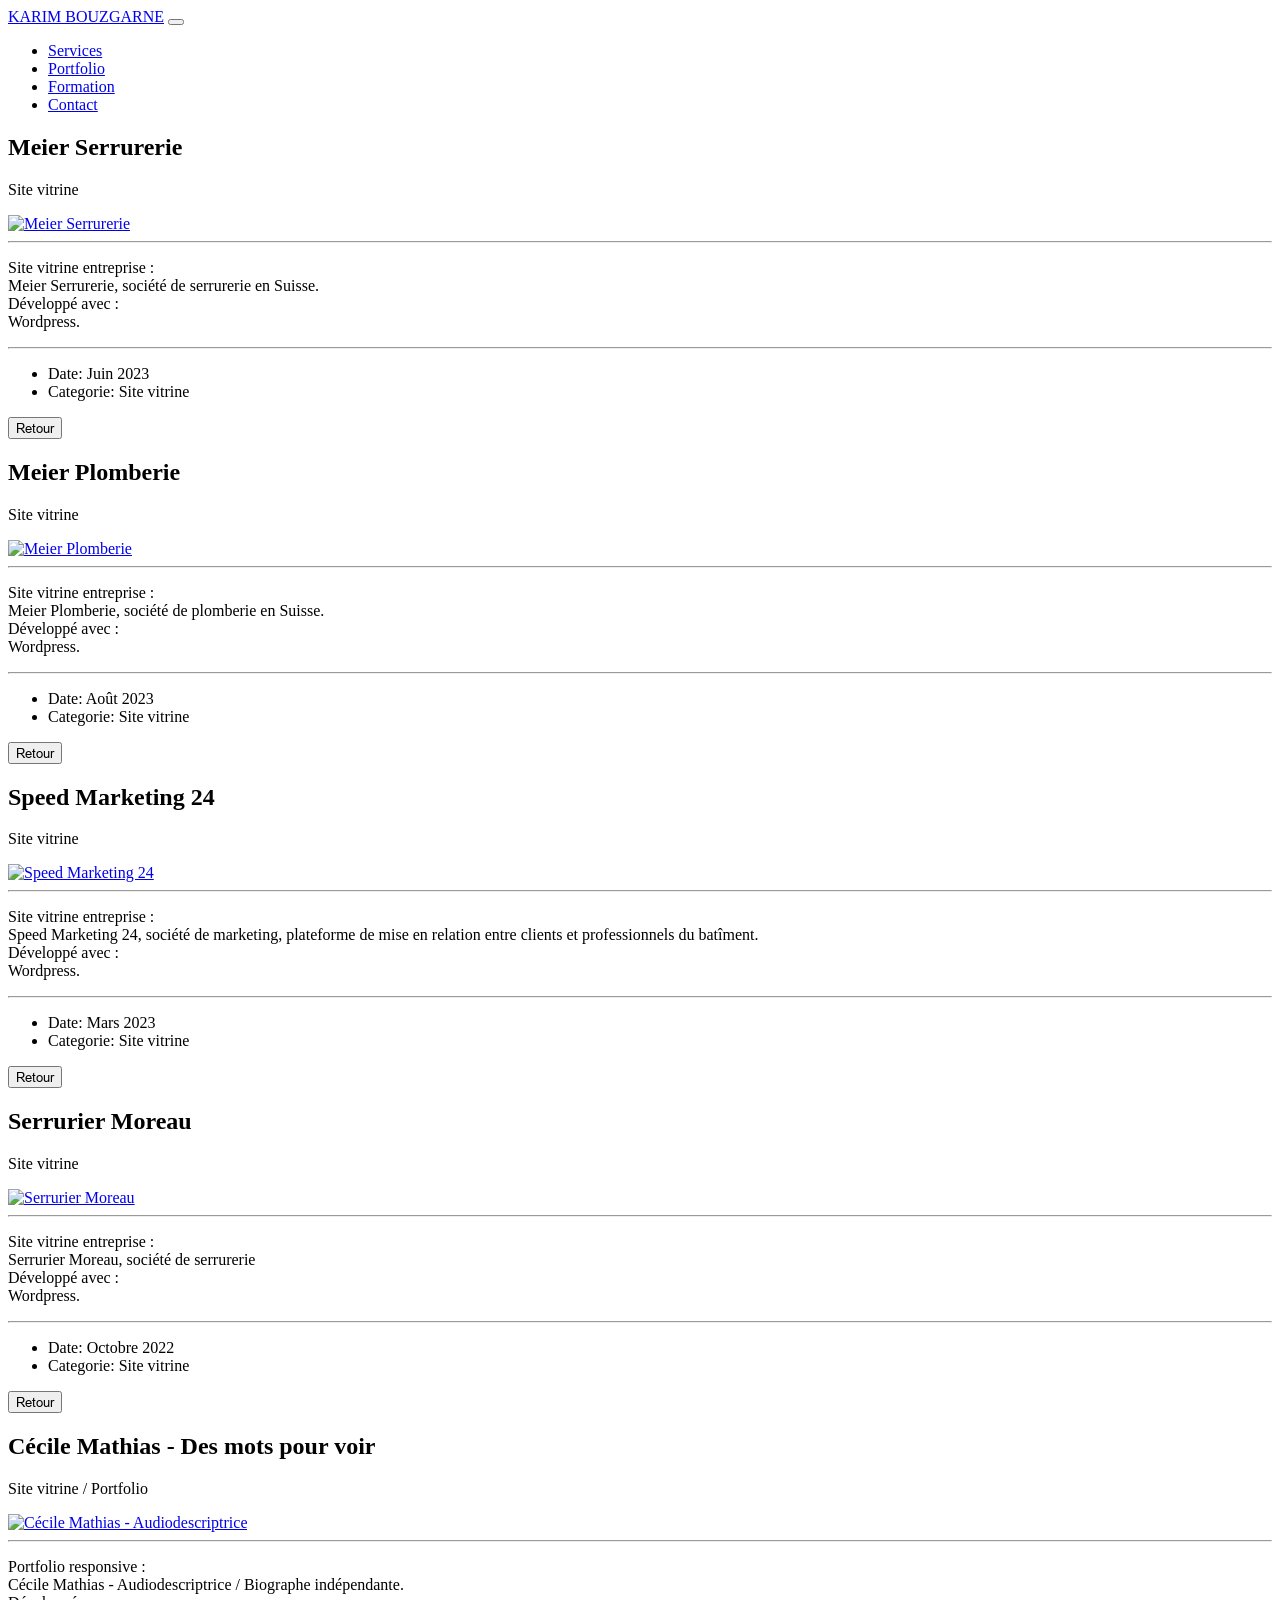
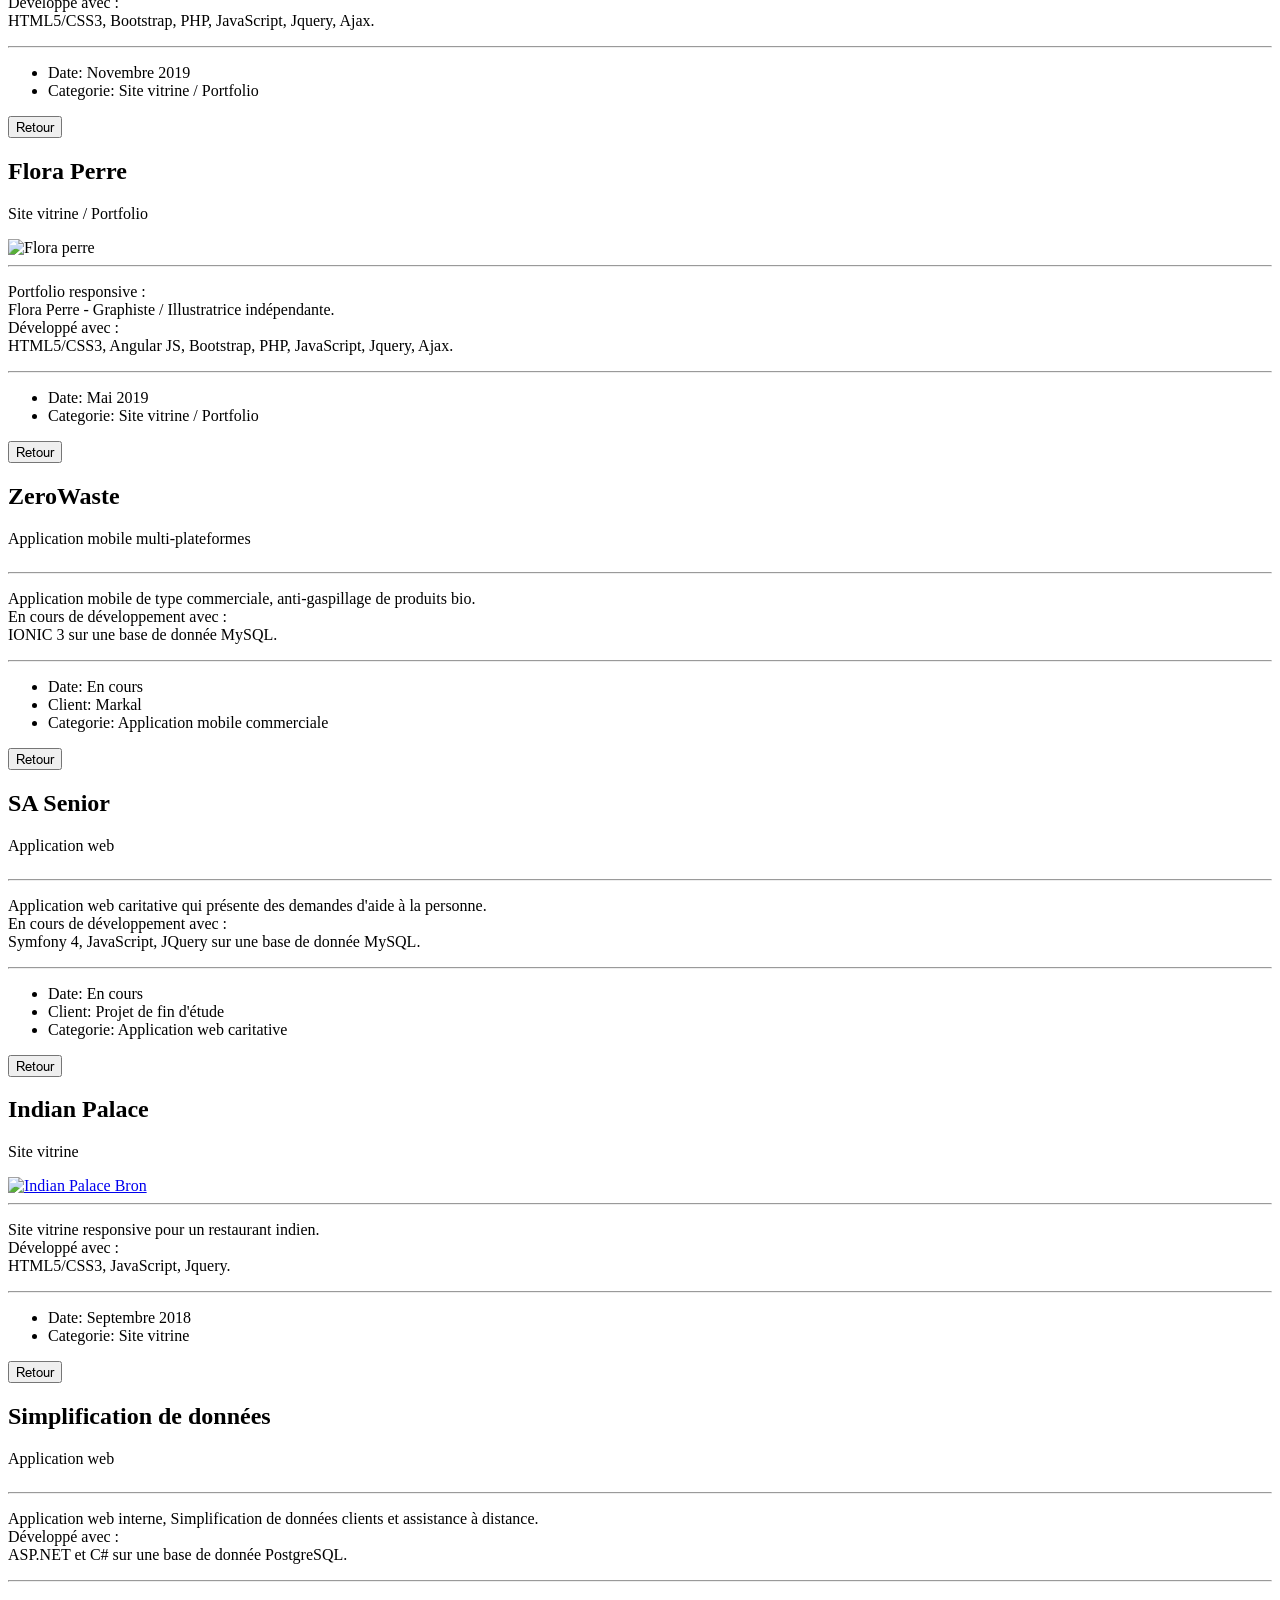
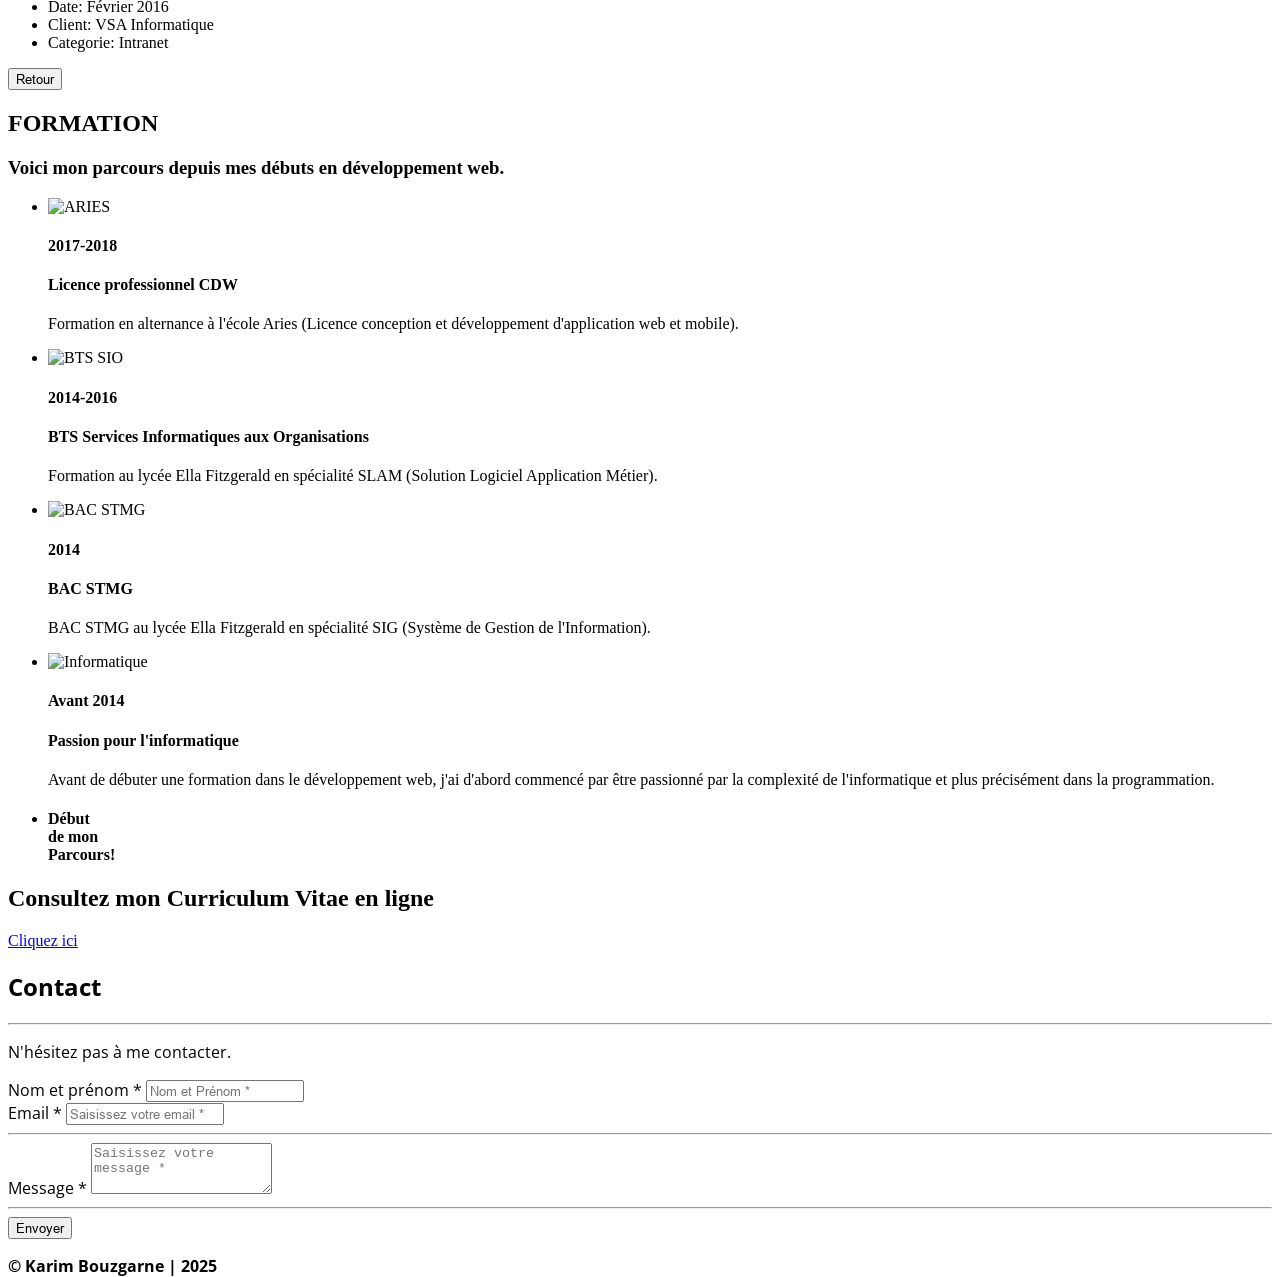
==== index.html @ d65f1f89 "Update print statement from 'Hello' to 'Goodbye'" ====
<html lang="en" class="sr"><head>

    <meta charset="utf-8">
    <meta name="viewport" content="width=device-width, initial-scale=1, shrink-to-fit=no">
    <meta name="description" content="Je suis Karim Bouzgarne, je suis développeur web sur Nîmes. J'ai réalisé ce portfolio dans le but de vous présenter mes compétences ainsi que mes expériences.">
    <meta name="author" content="Karim Bouzgarne">
    <meta name="keywords" content="karim bouzgarne, Portfolio, Portfolio Karim Bouzgarne, Karim Bouzgarne portfolio, développeur web, portfolio développeur web, karim bouzgarne développeur web, développeur web, développeur web lyon, développeur web Vienne, Portfolio développeur web Lyon, Webmaster, developpeur web Valence, portfolio développeur web Valence, Lyon">
    <meta name="title" content="Karim Bouzgarne - portfolio développeur web">
    <meta name="google-site-verification" content="pUwFNxm2JjysNVo9HCYya9qJmZuNOLrg27exQeuvyEw">
    <meta name="msvalidate.01" content="0CDDB72BD03BFBC314AE8C9073B7461C">

    <title title="Karim Bouzgarne">Karim Bouzgarne - Portfolio Développeur Web</title>

    <!-- Bootstrap core CSS -->
    <link href="vendor/bootstrap/css/bootstrap.min.css" rel="stylesheet">
    <link rel="stylesheet" href="css/animate.css">
    <!-- Custom fonts for this template -->
    <link href="vendor/fontawesome-free/css/all.min.css" rel="stylesheet" type="text/css">
    <link href="https://fonts.googleapis.com/css?family=Open+Sans:300italic,400italic,600italic,700italic,800italic,400,300,600,700,800" rel="stylesheet" type="text/css">
    <link href="https://fonts.googleapis.com/css?family=Merriweather:400,300,300italic,400italic,700,700italic,900,900italic" rel="stylesheet" type="text/css">

    <!-- Plugin CSS -->
    <link href="vendor/magnific-popup/magnific-popup.css" rel="stylesheet">

    <!-- Favicon -->

    <!-- <link rel="apple-touch-icon" sizes="57x57" href="img/favicon/apple-icon-57x57.png">
    <link rel="apple-touch-icon" sizes="60x60" href="img/favicon/apple-icon-60x60.png">
    <link rel="apple-touch-icon" sizes="72x72" href="img/favicon/apple-icon-72x72.png">
    <link rel="apple-touch-icon" sizes="76x76" href="img/favicon/apple-icon-76x76.png">
    <link rel="apple-touch-icon" sizes="114x114" href="img/favicon/apple-icon-114x114.png">
    <link rel="apple-touch-icon" sizes="120x120" href="img/favicon/apple-icon-120x120.png">
    <link rel="apple-touch-icon" sizes="144x144" href="img/favicon/apple-icon-144x144.png">
    <link rel="apple-touch-icon" sizes="152x152" href="img/favicon/apple-icon-152x152.png">
    <link rel="apple-touch-icon" sizes="180x180" href="img/favicon/apple-icon-180x180.png">
    <link rel="icon" type="image/png" sizes="192x192"  href="img/favicon/android-icon-192x192.png">
    <link rel="icon" type="image/png" sizes="32x32" href="img/favicon/favicon-32x32.png">
    <link rel="icon" type="image/png" sizes="96x96" href="img/favicon/favicon-96x96.png">
    <link rel="icon" type="image/png" sizes="16x16" href="img/favicon/favicon-16x16.png">
    <link rel="manifest" href="img/favicon/manifest.json">
    <meta name="msapplication-TileColor" content="#ffffff">
    <meta name="msapplication-TileImage" content="/ms-icon-144x144.png">
    <meta name="theme-color" content="#ffffff"> -->

    <link rel="apple-touch-icon" sizes="57x57" href="img/favicon/favicon/apple-icon-57x57.png">
    <link rel="apple-touch-icon" sizes="60x60" href="img/favicon/favicon/apple-icon-60x60.png">
    <link rel="apple-touch-icon" sizes="72x72" href="img/favicon/favicon/apple-icon-72x72.png">
    <link rel="apple-touch-icon" sizes="76x76" href="img/favicon/favicon/apple-icon-76x76.png">
    <link rel="apple-touch-icon" sizes="114x114" href="img/favicon/favicon/apple-icon-114x114.png">
    <link rel="apple-touch-icon" sizes="120x120" href="img/favicon/favicon/apple-icon-120x120.png">
    <link rel="apple-touch-icon" sizes="144x144" href="img/favicon/favicon/apple-icon-144x144.png">
    <link rel="apple-touch-icon" sizes="152x152" href="img/favicon/favicon/apple-icon-152x152.png">
    <link rel="apple-touch-icon" sizes="180x180" href="img/favicon/favicon/apple-icon-180x180.png">
    <link rel="icon" type="image/png" sizes="192x192" href="img/favicon/favicon/android-icon-192x192.png">
    <link rel="icon" type="image/png" sizes="32x32" href="img/favicon/favicon/favicon-32x32.png">
    <link rel="icon" type="image/png" sizes="96x96" href="img/favicon/favicon/favicon-96x96.png">
    <link rel="icon" type="image/png" sizes="16x16" href="img/favicon/favicon/favicon-16x16.png">
    <link rel="manifest" href="img/favicon/favicon/manifest.json">
    <meta name="msapplication-TileColor" content="#ffffff">
    <meta name="msapplication-TileImage" content="img/favicon/favicon/ms-icon-144x144.png">
    <meta name="theme-color" content="#ffffff">

    <!-- Custom styles for this template -->
    <link href="css/agency.min.css" rel="stylesheet">
    <link href="css/creative.min.css" rel="stylesheet">
    <link rel="stylesheet" href="https://unpkg.com/aos@next/dist/aos.css">
    <link rel="icon" type="img/favicon" href="tonlien">
    <!-- Global site tag (gtag.js) - Google Analytics -->
    <script type="text/javascript" async="" src="https://www.google-analytics.com/analytics.js"></script><script type="text/javascript" async="" src="https://www.googletagmanager.com/gtag/js?id=G-QZVV15751Q&amp;cx=c&amp;gtm=4e5ca1"></script><script async="" src="https://www.googletagmanager.com/gtag/js?id=UA-127147520-1"></script>
    <script>
      window.dataLayer = window.dataLayer || [];
      function gtag(){dataLayer.push(arguments);}
      gtag('js', new Date());

      gtag('config', 'UA-127147520-1');
    </script>
    <script src="https://cdnjs.cloudflare.com/ajax/libs/animejs/2.0.2/anime.min.js"></script>
    <style type="text/css">
      .list-unstyled{ 
        color: #f05f40!important;  
      }
      .fa-size {
        font-size: 30px;
      }
      .font-f {
            font-family: 'Open Sans','Helvetica Neue',Arial,sans-serif;    
      }
    </style>

  <style wxt-shadow-root-document-styles="13ma903x728">@font-face{font-family:Open-Sans;src:url([data-uri]) format("truetype")}@font-face{font-family:Arial;src:url([data-uri]) format("truetype")}@font-face{font-family:Arial-Mt;src:url([data-uri]) format("truetype")}@font-face{font-family:Arial-Bold-Mt;src:url([data-uri]) format("opentype")}@font-face{font-family:Open-Sans-Bold;src:url([data-uri]) format("truetype")}@font-face{font-family:Open-Sans-Regular;src:url([data-uri]) format("truetype")}@font-face{font-family:Open-Sans-Semi-Bold;src:url([data-uri]) format("truetype")}</style><link rel="stylesheet" href="chrome-extension://emnoomldgleagdjapdeckpmebokijail/font/roboto-fonts.css" class="wtd-font"><link rel="stylesheet" href="chrome-extension://emnoomldgleagdjapdeckpmebokijail/font/unbounded-fonts.css" class="wtd-font"></head>

  <body id="page-top" data-aos-easing="ease" data-aos-duration="1500" data-aos-delay="0" class="" style="height: 100%;"><header>
    <div id="preloader" style="display: none;">
      <div id="status" style="display: none;">
        <h1 class="ml5" style="opacity: 1;">
          <span class="text-wrapper">
            <span class="line line1" style="opacity: 1; transform: translateY(-0.625em);"></span>
            <span class="letters letters-left" style="opacity: 1; transform: translateX(0em);">K</span>
            <span class="letters letters-right" style="opacity: 1; transform: translateX(0em);">B</span>
            <span class="line line2" style="opacity: 1; transform: translateY(0.625em);"></span>
          </span>
        </h1>
      </div>
    </div>
  </header>

  

    <!-- Navigation -->
    <nav class="navbar navbar-expand-lg navbar-light fixed-top navbar-shrink" id="mainNav" style="">
      <div class="container">
        <a class="navbar-brand js-scroll-trigger" href="#page-top" title="karim bouzgarne">KARIM BOUZGARNE</a>
        <button class="navbar-toggler navbar-toggler-right collapsed" type="button" data-toggle="collapse" data-target="#navbarResponsive" aria-controls="navbarResponsive" aria-expanded="false" aria-label="Toggle navigation">
          <span class="navbar-toggler-icon"></span>
        </button>
        <div class="collapse navbar-collapse" id="navbarResponsive">
          <ul class="navbar-nav ml-auto">            
            <li class="nav-item">
              <a class="nav-link js-scroll-trigger" href="#services">Services</a>
            </li>
            <li class="nav-item">
              <a class="nav-link js-scroll-trigger" href="#portfolio">Portfolio</a>
            </li>
            <li class="nav-item">
              <a class="nav-link js-scroll-trigger" href="#formation">Formation</a>
            </li>
            <li class="nav-item">
              <a class="nav-link js-scroll-trigger active" href="#contact">Contact</a>
            </li>
          </ul>
        </div>
      </div>
    </nav>

    

    

    

    
    


	


	<!-- Portfolio Modals -->

    <!-- Modal 12 -->
    <div class="modal fade" id="portfolioModalAuris" tabindex="-1" role="dialog" aria-hidden="true" style="display: none;">
      <div class="modal-dialog">
        <div class="modal-content">
          <div class="close-modal" data-dismiss="modal">
            <div class="lr">
              <div class="rl"></div>
            </div>
          </div>
          <div class="container">
            <div class="row">
              <div class="col-lg-12 mx-auto">
                <div class="modal-body">
                  <!-- Project Details Go Here -->
                  <h2 class="text-uppercase">Auris Audition</h2>
                  <p class="item-intro text-muted">Site vitrine</p>
                  <a href="https://www.aurisaudition.ch/"><img class="img-fluid d-block mx-auto" src="img/portfolio/auris-audition.webp" alt="Auris Audition"></a>
                  <br><hr>
                  <p>Site vitrine entreprise :<br>
                  Auris Audition, regroupement de centres auditif en France et en Suisse.<br>
                  Développé avec :<br> Wordpress.</p>
                  <hr>
                  <ul class="list-inline">
                    <li>Date: Mai 2024</li>
                    <li>Categorie: Site vitrine </li>
                  </ul>
                  <button class="btn btn-primary mx-auto d-block" data-dismiss="modal" type="button">
                    <i class="fas fa-times"></i>
                    Retour</button>
                </div>
              </div>
            </div>
          </div>
        </div>
      </div>
    </div>

    <!-- Modal 11 -->
    <div class=" modal fade" id="portfolioModalMS" tabindex="-1" role="dialog" aria-hidden="true">
      <div class="modal-dialog">
        <div class="modal-content">
          <div class="close-modal" data-dismiss="modal">
            <div class="lr">
              <div class="rl"></div>
            </div>
          </div>
          <div class="container">
            <div class="row">
              <div class="col-lg-12 mx-auto">
                <div class="modal-body">
                  <!-- Project Details Go Here -->
                  <h2 class="text-uppercase">Meier Serrurerie</h2>
                  <p class="item-intro text-muted">Site vitrine</p>
                  <a href="https://meier-serrurerie.ch/"><img class="img-fluid d-block mx-auto" src="img/portfolio/meier-serrurerie.webp" alt="Meier Serrurerie"></a>
                  <br><hr>
                  <p>Site vitrine entreprise :<br>
                  Meier Serrurerie, société de serrurerie en Suisse.<br>
                  Développé avec :<br> Wordpress.</p>
                  <hr>
                  <ul class="list-inline">
                    <li>Date: Juin 2023</li>
                    <li>Categorie: Site vitrine </li>
                  </ul>
                  <button class="btn btn-primary mx-auto d-block" data-dismiss="modal" type="button">
                    <i class="fas fa-times"></i>
                    Retour</button>
                </div>
              </div>
            </div>
          </div>
        </div>
      </div>
    </div>

    <!-- Modal 10 -->
    <div class=" modal fade" id="portfolioModalMP" tabindex="-1" role="dialog" aria-hidden="true">
      <div class="modal-dialog">
        <div class="modal-content">
          <div class="close-modal" data-dismiss="modal">
            <div class="lr">
              <div class="rl"></div>
            </div>
          </div>
          <div class="container">
            <div class="row">
              <div class="col-lg-12 mx-auto">
                <div class="modal-body">
                  <!-- Project Details Go Here -->
                  <h2 class="text-uppercase">Meier Plomberie</h2>
                  <p class="item-intro text-muted">Site vitrine</p>
                  <a href="https://meier-plomberie.ch/"><img class="img-fluid d-block mx-auto" src="img/portfolio/meier-plomberie.webp" alt="Meier Plomberie"></a>
                  <br><hr>
                  <p>Site vitrine entreprise :<br>
                  Meier Plomberie, société de plomberie en Suisse.<br>
                  Développé avec :<br> Wordpress.</p>
                  <hr>
                  <ul class="list-inline">
                    <li>Date: Août 2023</li>
                    <li>Categorie: Site vitrine </li>
                  </ul>
                  <button class="btn btn-primary mx-auto d-block" data-dismiss="modal" type="button">
                    <i class="fas fa-times"></i>
                    Retour</button>
                </div>
              </div>
            </div>
          </div>
        </div>
      </div>
    </div>

    <!-- Modal 9 -->
    <div class=" modal fade" id="portfolioModalSM24" tabindex="-1" role="dialog" aria-hidden="true">
      <div class="modal-dialog">
        <div class="modal-content">
          <div class="close-modal" data-dismiss="modal">
            <div class="lr">
              <div class="rl"></div>
            </div>
          </div>
          <div class="container">
            <div class="row">
              <div class="col-lg-12 mx-auto">
                <div class="modal-body">
                  <!-- Project Details Go Here -->
                  <h2 class="text-uppercase">Speed Marketing 24</h2>
                  <p class="item-intro text-muted">Site vitrine</p>
                  <a href="https://speed-marketing-24h.com/"><img class="img-fluid d-block mx-auto" src="img/portfolio/speed-marketing-24.webp" alt="Speed Marketing 24"></a>
                  <br><hr>
                  <p>Site vitrine entreprise :<br>
                  Speed Marketing 24, société de marketing, plateforme de mise en relation entre clients et professionnels du batîment.<br>
                  Développé avec :<br> Wordpress.</p>
                  <hr>
                  <ul class="list-inline">
                    <li>Date: Mars 2023</li>
                    <li>Categorie: Site vitrine </li>
                  </ul>
                  <button class="btn btn-primary mx-auto d-block" data-dismiss="modal" type="button">
                    <i class="fas fa-times"></i>
                    Retour</button>
                </div>
              </div>
            </div>
          </div>
        </div>
      </div>
    </div>

    <!-- Modal 8 -->
    <div class=" modal fade" id="portfolioModalSM" tabindex="-1" role="dialog" aria-hidden="true">
      <div class="modal-dialog">
        <div class="modal-content">
          <div class="close-modal" data-dismiss="modal">
            <div class="lr">
              <div class="rl"></div>
            </div>
          </div>
          <div class="container">
            <div class="row">
              <div class="col-lg-12 mx-auto">
                <div class="modal-body">
                  <!-- Project Details Go Here -->
                  <h2 class="text-uppercase">Serrurier Moreau</h2>
                  <p class="item-intro text-muted">Site vitrine</p>
                  <a href="https://serrurier-moreau.fr/"><img class="img-fluid d-block mx-auto" src="img/portfolio/serrurier-moreau.webp" alt="Serrurier Moreau"></a>
                  <br><hr>
                  <p>Site vitrine entreprise :<br>
                  Serrurier Moreau, société de serrurerie<br>
                  Développé avec :<br> Wordpress.</p>
                  <hr>
                  <ul class="list-inline">
                    <li>Date: Octobre 2022</li>
                    <li>Categorie: Site vitrine </li>
                  </ul>
                  <button class="btn btn-primary mx-auto d-block" data-dismiss="modal" type="button">
                    <i class="fas fa-times"></i>
                    Retour</button>
                </div>
              </div>
            </div>
          </div>
        </div>
      </div>
    </div>

    <!-- Modal 7 -->
    <div class="modal fade" id="portfolioModalPM" tabindex="-1" role="dialog" aria-hidden="true" style="display: none;">
      <div class="modal-dialog">
        <div class="modal-content">
          <div class="close-modal" data-dismiss="modal">
            <div class="lr">
              <div class="rl"></div>
            </div>
          </div>
          <div class="container">
            <div class="row">
              <div class="col-lg-12 mx-auto">
                <div class="modal-body">
                  <!-- Project Details Go Here -->
                  <h2 class="text-uppercase">Plombier Moreau</h2>
                  <p class="item-intro text-muted">Site vitrine</p>
                  <a href="https://plombier-moreau.fr/"><img class="img-fluid d-block mx-auto" src="img/portfolio/plombier-moreau.webp" alt="Plombier Moreau"></a>
                  <br><hr>
                  <p>Site vitrine entreprise :<br>
                  Plombier Moreau, société de plomberie<br>
                  Développé avec :<br> Wordpress.</p>
                  <hr>
                  <ul class="list-inline">
                    <li>Date: Décembre 2022</li>
                    <li>Categorie: Site vitrine </li>
                  </ul>
                  <button class="btn btn-primary mx-auto d-block" data-dismiss="modal" type="button">
                    <i class="fas fa-times"></i>
                    Retour</button>
                </div>
              </div>
            </div>
          </div>
        </div>
      </div>
    </div>

    <!-- Modal 6 -->
    <div class=" modal fade" id="portfolioModalCM" tabindex="-1" role="dialog" aria-hidden="true">
      <div class="modal-dialog">
        <div class="modal-content">
          <div class="close-modal" data-dismiss="modal">
            <div class="lr">
              <div class="rl"></div>
            </div>
          </div>
          <div class="container">
            <div class="row">
              <div class="col-lg-12 mx-auto">
                <div class="modal-body">
                  <!-- Project Details Go Here -->
                  <h2 class="text-uppercase">Cécile Mathias - Des mots pour voir</h2>
                  <p class="item-intro text-muted">Site vitrine / Portfolio</p>
                  <a href="https://audiodescription.karimbouzgarne.fr/"><img class="img-fluid d-block mx-auto" src="img/portfolio/des-mots-pour-voir.jpg" alt="Cécile Mathias - Audiodescriptrice"></a>
                  <br><hr>
                  <p>Portfolio responsive :<br>
                  Cécile Mathias - Audiodescriptrice / Biographe indépendante.<br>
                  Développé avec :<br> HTML5/CSS3, Bootstrap, PHP, JavaScript, Jquery, Ajax.</p>
                  <hr>
                  <ul class="list-inline">
                    <li>Date: Novembre 2019</li>
                    <li>Categorie: Site vitrine / Portfolio</li>
                  </ul>
                  <button class="btn btn-primary mx-auto d-block" data-dismiss="modal" type="button">
                    <i class="fas fa-times"></i>
                    Retour</button>
                </div>
              </div>
            </div>
          </div>
        </div>
      </div>
    </div>

    <!-- Modal 5 -->
    <div class=" modal fade" id="portfolioModalFP" tabindex="-1" role="dialog" aria-hidden="true">
      <div class="modal-dialog">
        <div class="modal-content">
          <div class="close-modal" data-dismiss="modal">
            <div class="lr">
              <div class="rl"></div>
            </div>
          </div>
          <div class="container">
            <div class="row">
              <div class="col-lg-12 mx-auto">
                <div class="modal-body">
                  <!-- Project Details Go Here -->
                  <h2 class="text-uppercase">Flora Perre</h2>
                  <p class="item-intro text-muted">Site vitrine / Portfolio</p>
                  <a><img class="img-fluid d-block mx-auto" src="img/portfolio/flora-perre.jpg" alt="Flora perre"></a>
                  <br><hr>
                  <p>Portfolio responsive :<br>
                  Flora Perre - Graphiste / Illustratrice indépendante.<br>
                  Développé avec :<br> HTML5/CSS3, Angular JS, Bootstrap, PHP, JavaScript, Jquery, Ajax.</p>
                  <hr>
                  <ul class="list-inline">
                    <li>Date: Mai 2019</li>
                    <li>Categorie: Site vitrine / Portfolio</li>
                  </ul>
                  <button class="btn btn-primary mx-auto d-block" data-dismiss="modal" type="button">
                    <i class="fas fa-times"></i>
                    Retour</button>
                </div>
              </div>
            </div>
          </div>
        </div>
      </div>
    </div>

    <!-- Modal 1 -->
    <!-- <div class="modal fade" id="portfolioModal1" tabindex="-1" role="dialog" aria-hidden="true">
      <div class="modal-dialog">
        <div class="modal-content">
          <div class="close-modal" data-dismiss="modal">
            <div class="lr">
              <div class="rl"></div>
            </div>
          </div>
          <div class="container">
            <div class="row">
              <div class="col-lg-12 mx-auto">
                <div class="modal-body"> -->
                  <!-- Project Details Go Here -->
                  <!-- <h2 class="text-uppercase">M&K</h2>
                  <p class="item-intro text-muted">Application web.</p>
                  <img class="img-fluid d-block mx-auto" src="img/portfolio/m&k.jpg" alt="">
                  <br><hr>
                  <p>Application web de type commerciale, vente de vêtements (robes et accessoires).<br>
                  En cours de développement avec :<br> PHP7, HTML5/CSS3, JavaScript, Jquery, Ajax sur une base de donnée MySQL.
                  </p>
                  <hr>
                  <ul class="list-inline">
                    <li>Date: En cours</li>
                    <li>Client: Projet personnel</li>
                    <li>Categorie: Application web commerciale</li>
                  </ul>
                  <button class="btn btn-primary mx-auto d-block" data-dismiss="modal" type="button">
                    <i class="fas fa-times"></i>
                    Retour</button>
                </div>
              </div>
            </div>
          </div>
        </div>
      </div>
    </div> -->

    <!-- Modal 2 -->
    <div class=" modal fade" id="portfolioModal2" tabindex="-1" role="dialog" aria-hidden="true">
      <div class="modal-dialog">
        <div class="modal-content">
          <div class="close-modal" data-dismiss="modal">
            <div class="lr">
              <div class="rl"></div>
            </div>
          </div>
          <div class="container">
            <div class="row">
              <div class="col-lg-12 mx-auto">
                <div class="modal-body">
                  <!-- Project Details Go Here -->
                  <h2 class="text-uppercase">ZeroWaste</h2>
                  <p class="item-intro text-muted">Application mobile multi-plateformes</p>
                  <img class="img-fluid d-block mx-auto" src="img/portfolio/zeroWaste.jpg" alt="">
                  <br><hr>
                  <p>Application mobile de type commerciale, anti-gaspillage de produits bio.<br>
                  En cours de développement avec :<br> IONIC 3 sur une base de donnée MySQL.
                  </p>
                  <hr>
                  <ul class="list-inline">
                    <li>Date: En cours</li>
                    <li>Client: Markal</li>
                    <li>Categorie: Application mobile commerciale</li>
                  </ul>
                  <button class="btn btn-primary mx-auto d-block" data-dismiss="modal" type="button">
                    <i class="fas fa-times"></i>
                    Retour</button>
                </div>
              </div>
            </div>
          </div>
        </div>
      </div>
    </div>

    <!-- Modal 3 -->
    <div class=" modal fade" id="portfolioModal3" tabindex="-1" role="dialog" aria-hidden="true">
      <div class="modal-dialog">
        <div class="modal-content">
          <div class="close-modal" data-dismiss="modal">
            <div class="lr">
              <div class="rl"></div>
            </div>
          </div>
          <div class="container">
            <div class="row">
              <div class="col-lg-12 mx-auto">
                <div class="modal-body">
                  <!-- Project Details Go Here -->
                  <h2 class="text-uppercase">SA Senior</h2>
                  <p class="item-intro text-muted">Application web</p>
                  <img class="img-fluid d-block mx-auto" src="img/portfolio/asso.jpg" alt="">
                  <br><hr>
                  <p>Application web caritative qui présente des demandes d'aide à la personne.<br>
                  En cours de développement avec :<br> Symfony 4, JavaScript, JQuery sur une base de donnée MySQL.</p>
                  <hr>
                  <ul class="list-inline">
                    <li>Date: En cours</li>
                    <li>Client: Projet de fin d'étude</li>
                    <li>Categorie: Application web caritative</li>
                  </ul>
                  <button class="btn btn-primary mx-auto d-block" data-dismiss="modal" type="button">
                    <i class="fas fa-times"></i>
                    Retour</button>
                </div>
              </div>
            </div>
          </div>
        </div>
      </div>
    </div>

    <!-- Modal 5 -->
    <div class=" modal fade" id="portfolioModal4" tabindex="-1" role="dialog" aria-hidden="true">
      <div class="modal-dialog">
        <div class="modal-content">
          <div class="close-modal" data-dismiss="modal">
            <div class="lr">
              <div class="rl"></div>
            </div>
          </div>
          <div class="container">
            <div class="row">
              <div class="col-lg-12 mx-auto">
                <div class="modal-body">
                  <!-- Project Details Go Here -->
                  <h2 class="text-uppercase">Indian Palace</h2>
                  <p class="item-intro text-muted">Site vitrine</p>
                  <a href="https://indian-palace.karimbouzgarne.fr/"><img class="img-fluid d-block mx-auto" src="img/portfolio/indian-palace.jpg" alt="Indian Palace Bron"></a>
                  <br><hr>
                  <p>Site vitrine responsive pour un restaurant indien.<br>
                  Développé avec :<br> HTML5/CSS3, JavaScript, Jquery.</p>
                  <hr>
                  <ul class="list-inline">
                    <li>Date: Septembre 2018</li>
                    <li>Categorie: Site vitrine</li>
                  </ul>
                  <button class="btn btn-primary mx-auto d-block" data-dismiss="modal" type="button">
                    <i class="fas fa-times"></i>
                    Retour</button>
                </div>
              </div>
            </div>
          </div>
        </div>
      </div>
    </div>

    <!-- Modal 5 -->
    <div class=" modal fade" id="portfolioModal5" tabindex="-1" role="dialog" aria-hidden="true">
      <div class="modal-dialog">
        <div class="modal-content">
          <div class="close-modal" data-dismiss="modal">
            <div class="lr">
              <div class="rl"></div>
            </div>
          </div>
          <div class="container">
            <div class="row">
              <div class="col-lg-12 mx-auto">
                <div class="modal-body">
                  <!-- Project Details Go Here -->
                  <h2 class="text-uppercase">Simplification de données</h2>
                  <p class="item-intro text-muted">Application web</p>
                  <img class="img-fluid d-block mx-auto" src="img/portfolio/vsa.jpg" alt="">
                  <br><hr>
                  <p>Application web interne, Simplification de données clients et assistance à distance.<br>
                  Développé avec :<br> ASP.NET et C# sur une base de donnée PostgreSQL.</p>
                  <hr>
                  <ul class="list-inline">
                    <li>Date: Février 2016</li>
                    <li>Client: VSA Informatique</li>
                    <li>Categorie: Intranet</li>
                  </ul>
                  <button class="btn btn-primary mx-auto d-block" data-dismiss="modal" type="button">
                    <i class="fas fa-times"></i>
                    Retour</button>
                </div>
              </div>
            </div>
          </div>
        </div>
      </div>
    </div>


    
    <section id="formation">
      <div class="container">
        <div class="row">
          <div class="col-lg-12 text-center aos-init aos-animate" data-aos="fade-right">
            <h2 class="section-heading text-uppercase">FORMATION</h2>
            <h3 class="section-subheading text-muted">Voici mon parcours depuis mes débuts en développement web.</h3>
          </div>
        </div>
        <div class="row">
          <div class="col-lg-12">
            <ul class="timeline">
              <li>
                <div class="timeline-image">
                  <img class="rounded-circle img-fluid" src="img/about/aries.jpg" alt="ARIES">
                </div>
                <div class="timeline-panel">
                  <div class="timeline-heading">
                    <h4>2017-2018</h4>
                    <h4 class="subheading">Licence professionnel CDW</h4>
                  </div>
                  <div class="timeline-body">
                    <p class="text-muted">Formation en alternance à l'école Aries (Licence conception et développement d'application web et mobile).</p>
                  </div>
                </div>
              </li>
              <li class="timeline-inverted">
                <div class="timeline-image">
                  <img class="rounded-circle img-fluid" src="img/about/bts.jpg" alt="BTS SIO">
                </div>
                <div class="timeline-panel">
                  <div class="timeline-heading">
                    <h4>2014-2016</h4>
                    <h4 class="subheading">BTS Services Informatiques aux Organisations</h4>
                  </div>
                  <div class="timeline-body">
                    <p class="text-muted">Formation au lycée Ella Fitzgerald en spécialité SLAM (Solution Logiciel Application Métier).</p>
                  </div>
                </div>
              </li>
              <li>
                <div class="timeline-image">
                  <img class="rounded-circle img-fluid" src="img/about/bac.jpg" alt="BAC STMG">
                </div>
                <div class="timeline-panel">
                  <div class="timeline-heading">
                    <h4>2014</h4>
                    <h4 class="subheading">BAC STMG</h4>
                  </div>
                  <div class="timeline-body">
                    <p class="text-muted">BAC STMG au lycée Ella Fitzgerald en spécialité SIG (Système de Gestion de l'Information).</p>
                  </div>
                </div>
              </li>
              <li class="timeline-inverted">
                <div class="timeline-image">
                  <img class="rounded-circle img-fluid" src="img/about/3.jpg" alt="Informatique">
                </div>
                <div class="timeline-panel">
                  <div class="timeline-heading">
                    <h4>Avant 2014</h4>
                    <h4 class="subheading">Passion pour l'informatique</h4>
                  </div>
                  <div class="timeline-body">
                    <p class="text-muted">Avant de débuter une formation dans le développement web, j'ai d'abord commencé par être passionné par la complexité de l'informatique et plus précisément dans la programmation.</p>
                  </div>
                </div>
              </li>
              <li class="timeline-inverted">
                <div class="timeline-image">
                  <h4>Début
                    <br>de mon
                    <br>Parcours!</h4>
                </div>
              </li>
            </ul>
          </div>
        </div>
      </div>
    </section>

    <section class="bg-dark text-white">
      <div class="container text-center">
        <div class="col-lg-8 mx-auto text-center">
          <h2 class="mb-4" title="CV">Consultez mon Curriculum Vitae en ligne</h2>
          <div data-aos="fade-up" class="aos-init aos-animate">
            <a class="btn btn-light btn-xl sr-button" href="cv/index.html" style="visibility: visible;">Cliquez ici</a>
          </div>
        </div>
      </div>
    </section>

    <section id="contact" class="bg-light" style="font-family: Open Sans, Helvetica Neue, Arial, sans-serif !important">
      <div class="container">
        <div class="row">
          <div class="col-lg-8 mx-auto text-center">
            <div data-aos="fade-down" class="aos-init aos-animate">
              <h2 class="section-heading text-dark" title="Contact">Contact</h2>
              <hr class="my-4">
            </div>
            <p class="mb-5">N'hésitez pas à me contacter.</p>
          </div>
        </div>
        
        <div class="container">
          <div class="row">
            <div class="col-lg-12 col-lg-offset-2">            
              <form role="form" id="contactForm" data-toggle="validator" method="POST" novalidate="true">
              <div class="messages"></div>

              <div class="controls">
                <div class="row">
                  <div class="col-md-6">
                    <div class="form-group">
                      <label for="name"><i class="fas fa-size text-primary fa-user"></i> Nom et prénom <span class="text-primary">*</span></label>
                      <input id="name" type="text" name="name" class="form-control" placeholder="Nom et Prénom *" required="required">
                      <div class="help-block with-errors"></div>
                    </div>
                    <div class="form-group">
                      <label for="email"><i class="fas fa-size text-primary fa-at"></i> Email <span class="text-primary">*</span></label>
                      <input id="email" type="email" name="email" class="form-control" placeholder="Saisissez votre email *" required="required">
                      <div class="help-block with-errors"></div><hr>
                      
                    </div>
                  </div>
                  <div class="col-md-6">
                    <div class="form-group">
                      <label for="message"><i class="fas fa-size text-primary fa-comment-dots"></i> Message <span class="text-primary">*</span></label>
                      <textarea id="message" name="message" class="form-control" placeholder="Saisissez votre message *" rows="3" required="required"></textarea>
                      <div class="help-block with-errors"></div>
                    </div>
                    <div class="col-md-12 text-center"><hr>       
                      <div id="msgSubmit" class="h5 text-primary text-center hidden"></div>              
                      <input type="submit" class="btn btn-send bg-primary text-white disabled" id="submit" value="Envoyer" style="pointer-events: all; cursor: pointer;"> 

                      <div class="clearfix text-primary"></div>
                    </div>
                  </div>
                </div>               
                <!-- <div class="row">
                  <div class="col-md-12">
                    <div class="form-group">
                      <label for="message">Message <span class="text-primary">*</span></label>
                      <textarea id="message" name="message" class="form-control" placeholder="Saisissez votre message *" rows="4" required="required"></textarea>
                      <div class="help-block with-errors"></div>
                    </div>
                  </div>
                  <div class="col-md-12 text-center">
                    <div id="msgSubmit" class="h5 text-primary text-center hidden"></div><hr>
                    <input type="submit" class="btn btn-send bg-primary text-white" id="form-submit" value="Envoyer">
                    
                    <div class="clearfix text-primary"></div>
                  </div>
                </div>   -->           
              </div>

              </form>
            </div>
          </div>
        </div>
        
      </div>
    </section> 
    <footer class="bg-dark font-f">
      <div class="container"> 
        <div class="col-md-12 text-center text-white">
          <p><b>© Karim Bouzgarne | 2025</b></p>      
        </div>  
      </div>
    </footer>   

    <!-- Contact form -->
    <script type="text/javascript" src="js/jquery-1.11.2.min.js"></script>
    <script type="text/javascript" src="js/validator.min.js"></script>
    <script type="text/javascript" src="js/form-scripts.js"></script>

    <!-- Bootstrap core JavaScript -->
    <script src="vendor/jquery/jquery.min.js"></script>
    <script src="vendor/bootstrap/js/bootstrap.bundle.min.js"></script>

    <!-- Plugin JavaScript -->
    <script src="vendor/jquery-easing/jquery.easing.min.js"></script>
    <script src="vendor/scrollreveal/scrollreveal.min.js"></script>
    <script src="vendor/magnific-popup/jquery.magnific-popup.min.js"></script>

    <!-- Custom scripts for this template -->
    <script src="js/typed.min.js"></script>
    <script src="js/creative.min.js"></script>
    <script src="js/typed.min.js"></script>
    <script src="https://unpkg.com/aos@next/dist/aos.js"></script>
    <script src="https://cdn.jsdelivr.net/particles.js/2.0.0/particles.min.js"></script>
    <script src="https://threejs.org/examples/js/libs/stats.min.js"></script>
    
    <!-- Animations -->

    <script type="text/javascript" src="js/typed.js"></script>

    <script type="text/javascript" src="js/particles.js"></script>

    <script type="text/javascript" src="js/loader.js"></script>

    <script type="text/javascript" src="js/wrapper-loader.js"></script>
  


<script id="define-custom-element-wtd-root" src="chrome-extension://emnoomldgleagdjapdeckpmebokijail/src/scripts/injected/defineCustomElementsInjected.js" data-params="{&quot;elementName&quot;:&quot;wtd-root&quot;,&quot;eventName&quot;:&quot;customElements.defined&quot;,&quot;isShadowRoot&quot;:true}"></script><script id="define-custom-element-wtd-div" src="chrome-extension://emnoomldgleagdjapdeckpmebokijail/src/scripts/injected/defineCustomElementsInjected.js" data-params="{&quot;elementName&quot;:&quot;wtd-div&quot;,&quot;eventName&quot;:&quot;customElements.defined&quot;,&quot;isShadowRoot&quot;:true}"></script><wtd-div id="wanteeedContainer" style="position: fixed; display: block; top: 0px; right: 0px; z-index: 2147483647;"></wtd-div><script id="define-custom-element-wtd-root" src="chrome-extension://emnoomldgleagdjapdeckpmebokijail/src/scripts/injected/defineCustomElementsInjected.js" data-params="{&quot;elementName&quot;:&quot;wtd-root&quot;,&quot;eventName&quot;:&quot;customElements.defined&quot;,&quot;isShadowRoot&quot;:true}"></script><wtd-root id="voucherTesterUI"></wtd-root><script id="define-custom-element-wtd-root" src="chrome-extension://emnoomldgleagdjapdeckpmebokijail/src/scripts/injected/defineCustomElementsInjected.js" data-params="{&quot;elementName&quot;:&quot;wtd-root&quot;,&quot;eventName&quot;:&quot;customElements.defined&quot;,&quot;isShadowRoot&quot;:true}"></script><wtd-root id="wtd-update-screen"></wtd-root><script id="define-custom-element-wtd-root" src="chrome-extension://emnoomldgleagdjapdeckpmebokijail/src/scripts/injected/defineCustomElementsInjected.js" data-params="{&quot;elementName&quot;:&quot;wtd-root&quot;,&quot;eventName&quot;:&quot;customElements.defined&quot;,&quot;isShadowRoot&quot;:true}"></script><wtd-root id="cashback"></wtd-root><script id="define-custom-element-wtd-root" src="chrome-extension://emnoomldgleagdjapdeckpmebokijail/src/scripts/injected/defineCustomElementsInjected.js" data-params="{&quot;elementName&quot;:&quot;wtd-root&quot;,&quot;eventName&quot;:&quot;customElements.defined&quot;,&quot;isShadowRoot&quot;:true}"></script></body><ebc-ext-slider data-wxt-shadow-root=""></ebc-ext-slider></html>
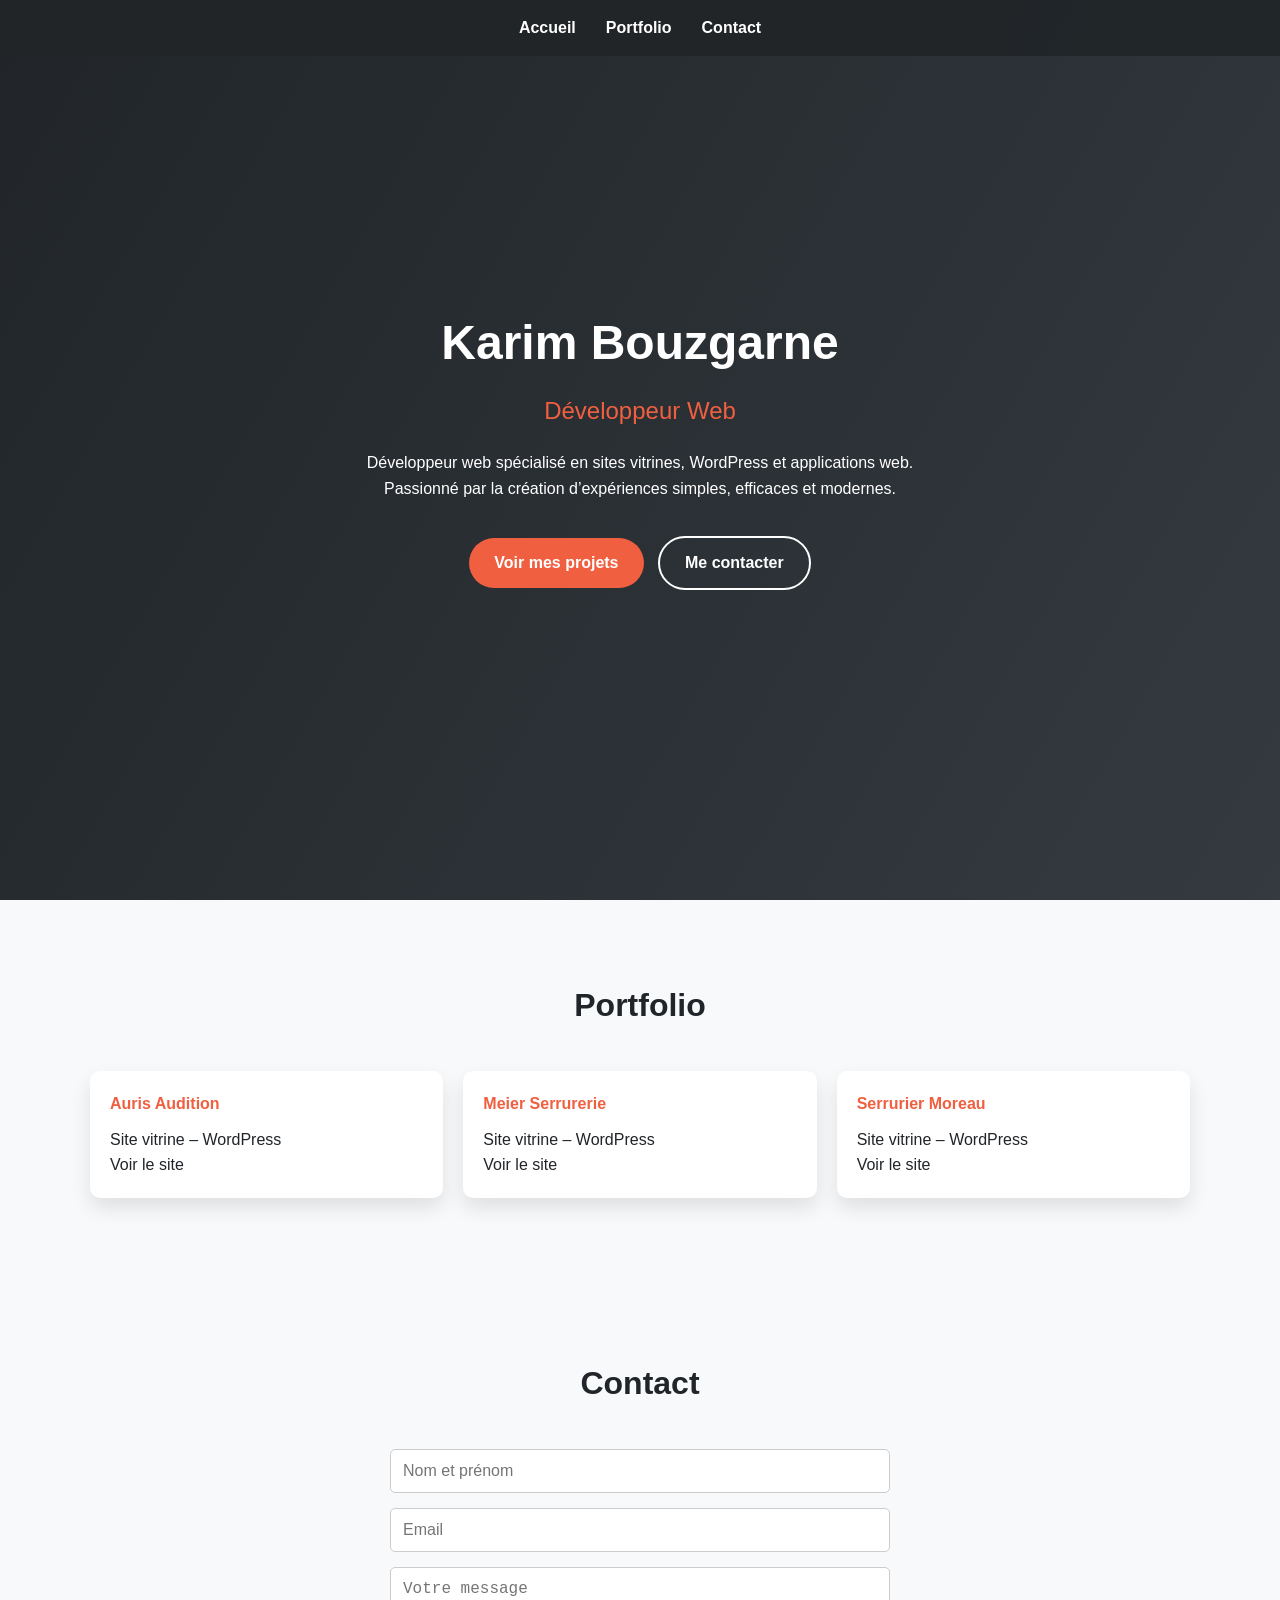
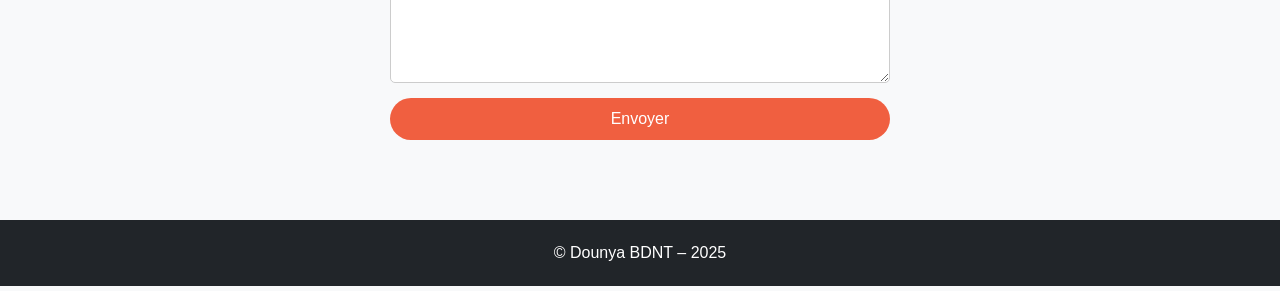
==== commit d6da9ad5: "Update index.html" ====
--- a/index.html
+++ b/index.html
@@ -1,838 +1,252 @@
-<html lang="en" class="sr"><head>
-
-    <meta charset="utf-8">
-    <meta name="viewport" content="width=device-width, initial-scale=1, shrink-to-fit=no">
-    <meta name="description" content="Je suis Karim Bouzgarne, je suis développeur web sur Nîmes. J'ai réalisé ce portfolio dans le but de vous présenter mes compétences ainsi que mes expériences.">
-    <meta name="author" content="Karim Bouzgarne">
-    <meta name="keywords" content="karim bouzgarne, Portfolio, Portfolio Karim Bouzgarne, Karim Bouzgarne portfolio, développeur web, portfolio développeur web, karim bouzgarne développeur web, développeur web, développeur web lyon, développeur web Vienne, Portfolio développeur web Lyon, Webmaster, developpeur web Valence, portfolio développeur web Valence, Lyon">
-    <meta name="title" content="Karim Bouzgarne - portfolio développeur web">
-    <meta name="google-site-verification" content="pUwFNxm2JjysNVo9HCYya9qJmZuNOLrg27exQeuvyEw">
-    <meta name="msvalidate.01" content="0CDDB72BD03BFBC314AE8C9073B7461C">
-
-    <title title="Karim Bouzgarne">Karim Bouzgarne - Portfolio Développeur Web</title>
-
-    <!-- Bootstrap core CSS -->
-    <link href="vendor/bootstrap/css/bootstrap.min.css" rel="stylesheet">
-    <link rel="stylesheet" href="css/animate.css">
-    <!-- Custom fonts for this template -->
-    <link href="vendor/fontawesome-free/css/all.min.css" rel="stylesheet" type="text/css">
-    <link href="https://fonts.googleapis.com/css?family=Open+Sans:300italic,400italic,600italic,700italic,800italic,400,300,600,700,800" rel="stylesheet" type="text/css">
-    <link href="https://fonts.googleapis.com/css?family=Merriweather:400,300,300italic,400italic,700,700italic,900,900italic" rel="stylesheet" type="text/css">
-
-    <!-- Plugin CSS -->
-    <link href="vendor/magnific-popup/magnific-popup.css" rel="stylesheet">
-
-    <!-- Favicon -->
-
-    <!-- <link rel="apple-touch-icon" sizes="57x57" href="img/favicon/apple-icon-57x57.png">
-    <link rel="apple-touch-icon" sizes="60x60" href="img/favicon/apple-icon-60x60.png">
-    <link rel="apple-touch-icon" sizes="72x72" href="img/favicon/apple-icon-72x72.png">
-    <link rel="apple-touch-icon" sizes="76x76" href="img/favicon/apple-icon-76x76.png">
-    <link rel="apple-touch-icon" sizes="114x114" href="img/favicon/apple-icon-114x114.png">
-    <link rel="apple-touch-icon" sizes="120x120" href="img/favicon/apple-icon-120x120.png">
-    <link rel="apple-touch-icon" sizes="144x144" href="img/favicon/apple-icon-144x144.png">
-    <link rel="apple-touch-icon" sizes="152x152" href="img/favicon/apple-icon-152x152.png">
-    <link rel="apple-touch-icon" sizes="180x180" href="img/favicon/apple-icon-180x180.png">
-    <link rel="icon" type="image/png" sizes="192x192"  href="img/favicon/android-icon-192x192.png">
-    <link rel="icon" type="image/png" sizes="32x32" href="img/favicon/favicon-32x32.png">
-    <link rel="icon" type="image/png" sizes="96x96" href="img/favicon/favicon-96x96.png">
-    <link rel="icon" type="image/png" sizes="16x16" href="img/favicon/favicon-16x16.png">
-    <link rel="manifest" href="img/favicon/manifest.json">
-    <meta name="msapplication-TileColor" content="#ffffff">
-    <meta name="msapplication-TileImage" content="/ms-icon-144x144.png">
-    <meta name="theme-color" content="#ffffff"> -->
-
-    <link rel="apple-touch-icon" sizes="57x57" href="img/favicon/favicon/apple-icon-57x57.png">
-    <link rel="apple-touch-icon" sizes="60x60" href="img/favicon/favicon/apple-icon-60x60.png">
-    <link rel="apple-touch-icon" sizes="72x72" href="img/favicon/favicon/apple-icon-72x72.png">
-    <link rel="apple-touch-icon" sizes="76x76" href="img/favicon/favicon/apple-icon-76x76.png">
-    <link rel="apple-touch-icon" sizes="114x114" href="img/favicon/favicon/apple-icon-114x114.png">
-    <link rel="apple-touch-icon" sizes="120x120" href="img/favicon/favicon/apple-icon-120x120.png">
-    <link rel="apple-touch-icon" sizes="144x144" href="img/favicon/favicon/apple-icon-144x144.png">
-    <link rel="apple-touch-icon" sizes="152x152" href="img/favicon/favicon/apple-icon-152x152.png">
-    <link rel="apple-touch-icon" sizes="180x180" href="img/favicon/favicon/apple-icon-180x180.png">
-    <link rel="icon" type="image/png" sizes="192x192" href="img/favicon/favicon/android-icon-192x192.png">
-    <link rel="icon" type="image/png" sizes="32x32" href="img/favicon/favicon/favicon-32x32.png">
-    <link rel="icon" type="image/png" sizes="96x96" href="img/favicon/favicon/favicon-96x96.png">
-    <link rel="icon" type="image/png" sizes="16x16" href="img/favicon/favicon/favicon-16x16.png">
-    <link rel="manifest" href="img/favicon/favicon/manifest.json">
-    <meta name="msapplication-TileColor" content="#ffffff">
-    <meta name="msapplication-TileImage" content="img/favicon/favicon/ms-icon-144x144.png">
-    <meta name="theme-color" content="#ffffff">
-
-    <!-- Custom styles for this template -->
-    <link href="css/agency.min.css" rel="stylesheet">
-    <link href="css/creative.min.css" rel="stylesheet">
-    <link rel="stylesheet" href="https://unpkg.com/aos@next/dist/aos.css">
-    <link rel="icon" type="img/favicon" href="tonlien">
-    <!-- Global site tag (gtag.js) - Google Analytics -->
-    <script type="text/javascript" async="" src="https://www.google-analytics.com/analytics.js"></script><script type="text/javascript" async="" src="https://www.googletagmanager.com/gtag/js?id=G-QZVV15751Q&amp;cx=c&amp;gtm=4e5ca1"></script><script async="" src="https://www.googletagmanager.com/gtag/js?id=UA-127147520-1"></script>
-    <script>
-      window.dataLayer = window.dataLayer || [];
-      function gtag(){dataLayer.push(arguments);}
-      gtag('js', new Date());
-
-      gtag('config', 'UA-127147520-1');
-    </script>
-    <script src="https://cdnjs.cloudflare.com/ajax/libs/animejs/2.0.2/anime.min.js"></script>
-    <style type="text/css">
-      .list-unstyled{ 
-        color: #f05f40!important;  
-      }
-      .fa-size {
-        font-size: 30px;
-      }
-      .font-f {
-            font-family: 'Open Sans','Helvetica Neue',Arial,sans-serif;    
-      }
-    </style>
-
-  <style wxt-shadow-root-document-styles="13ma903x728">@font-face{font-family:Open-Sans;src:url([data-uri]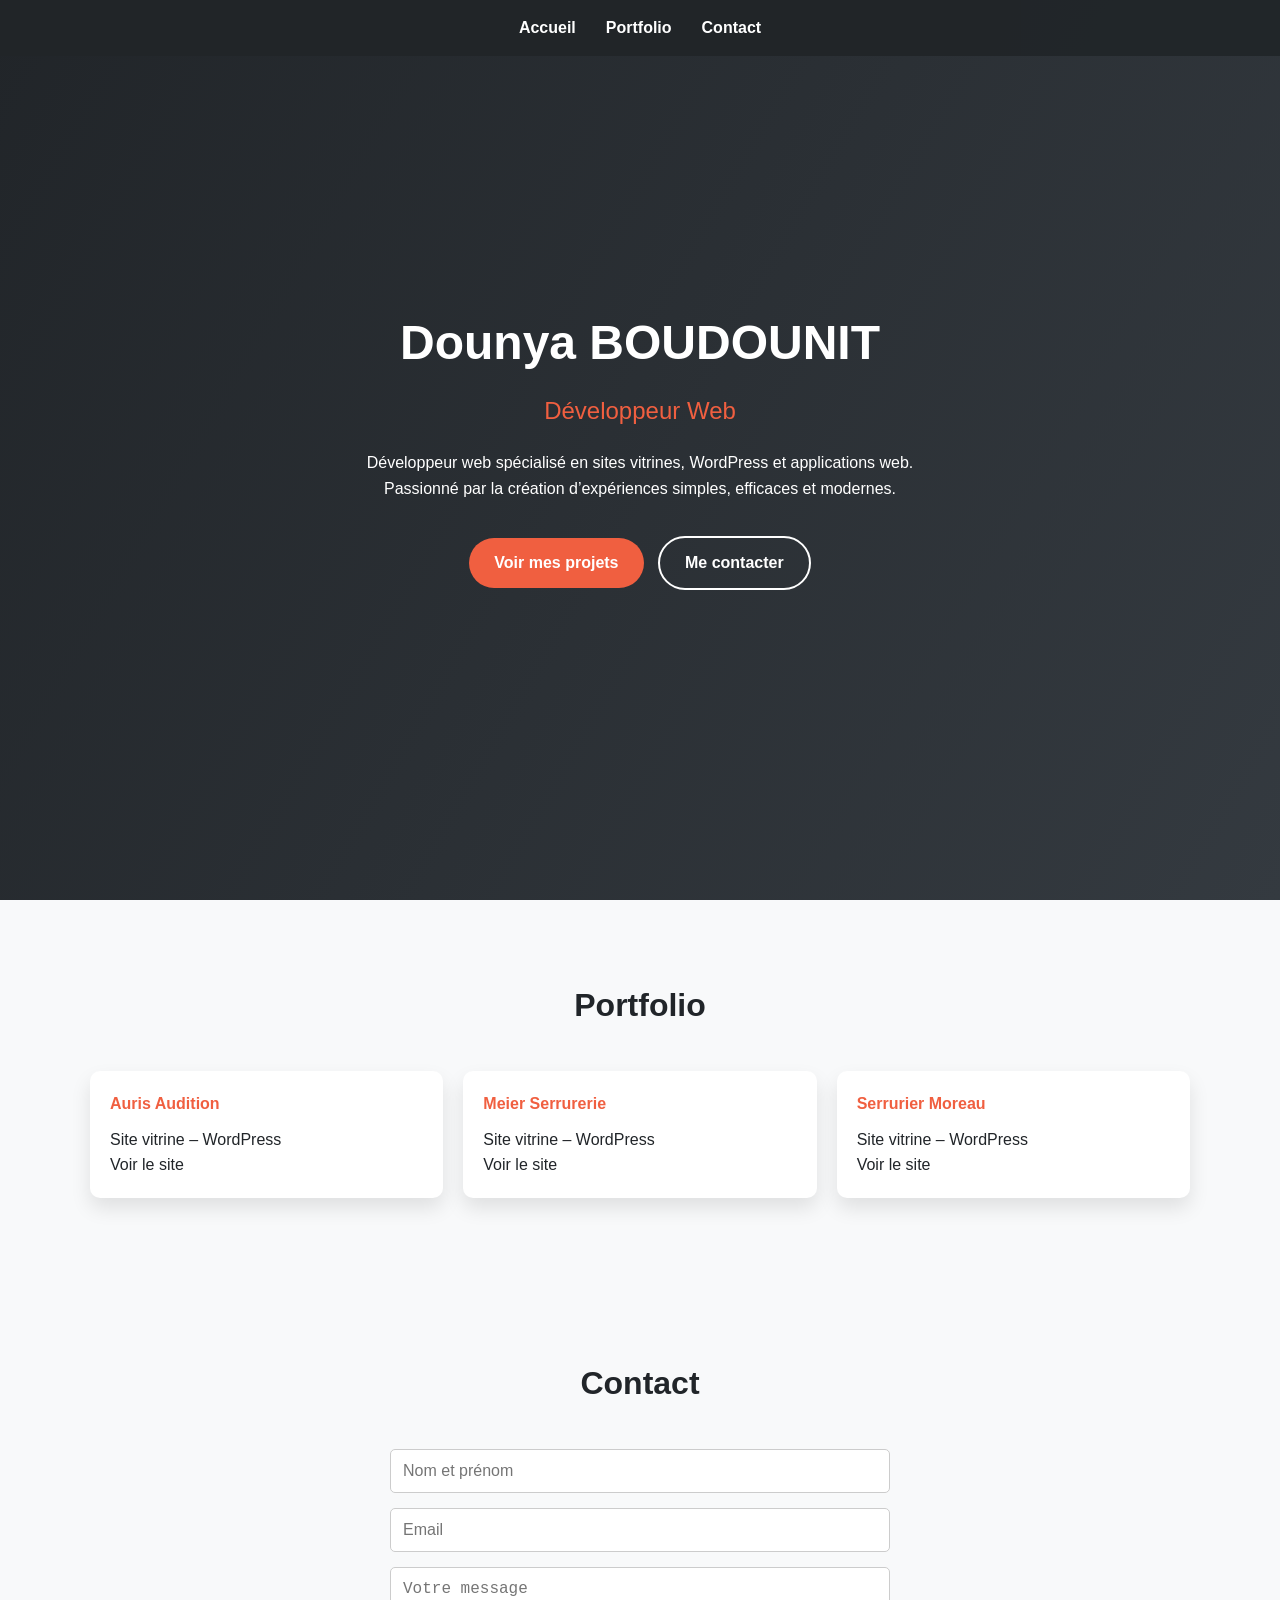
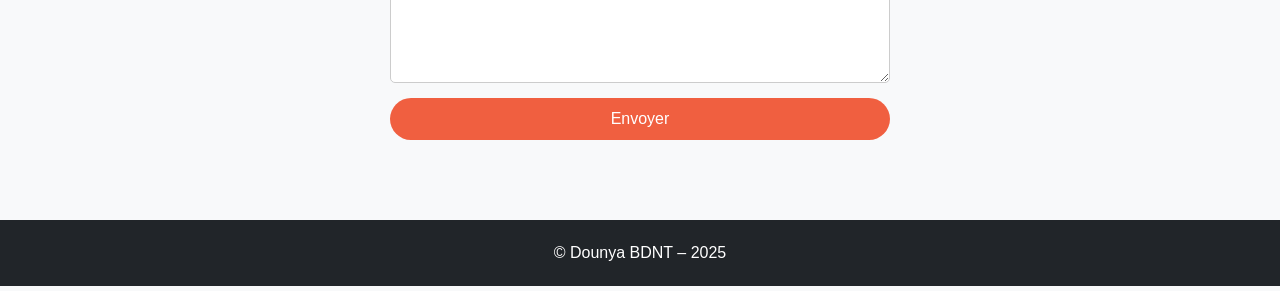
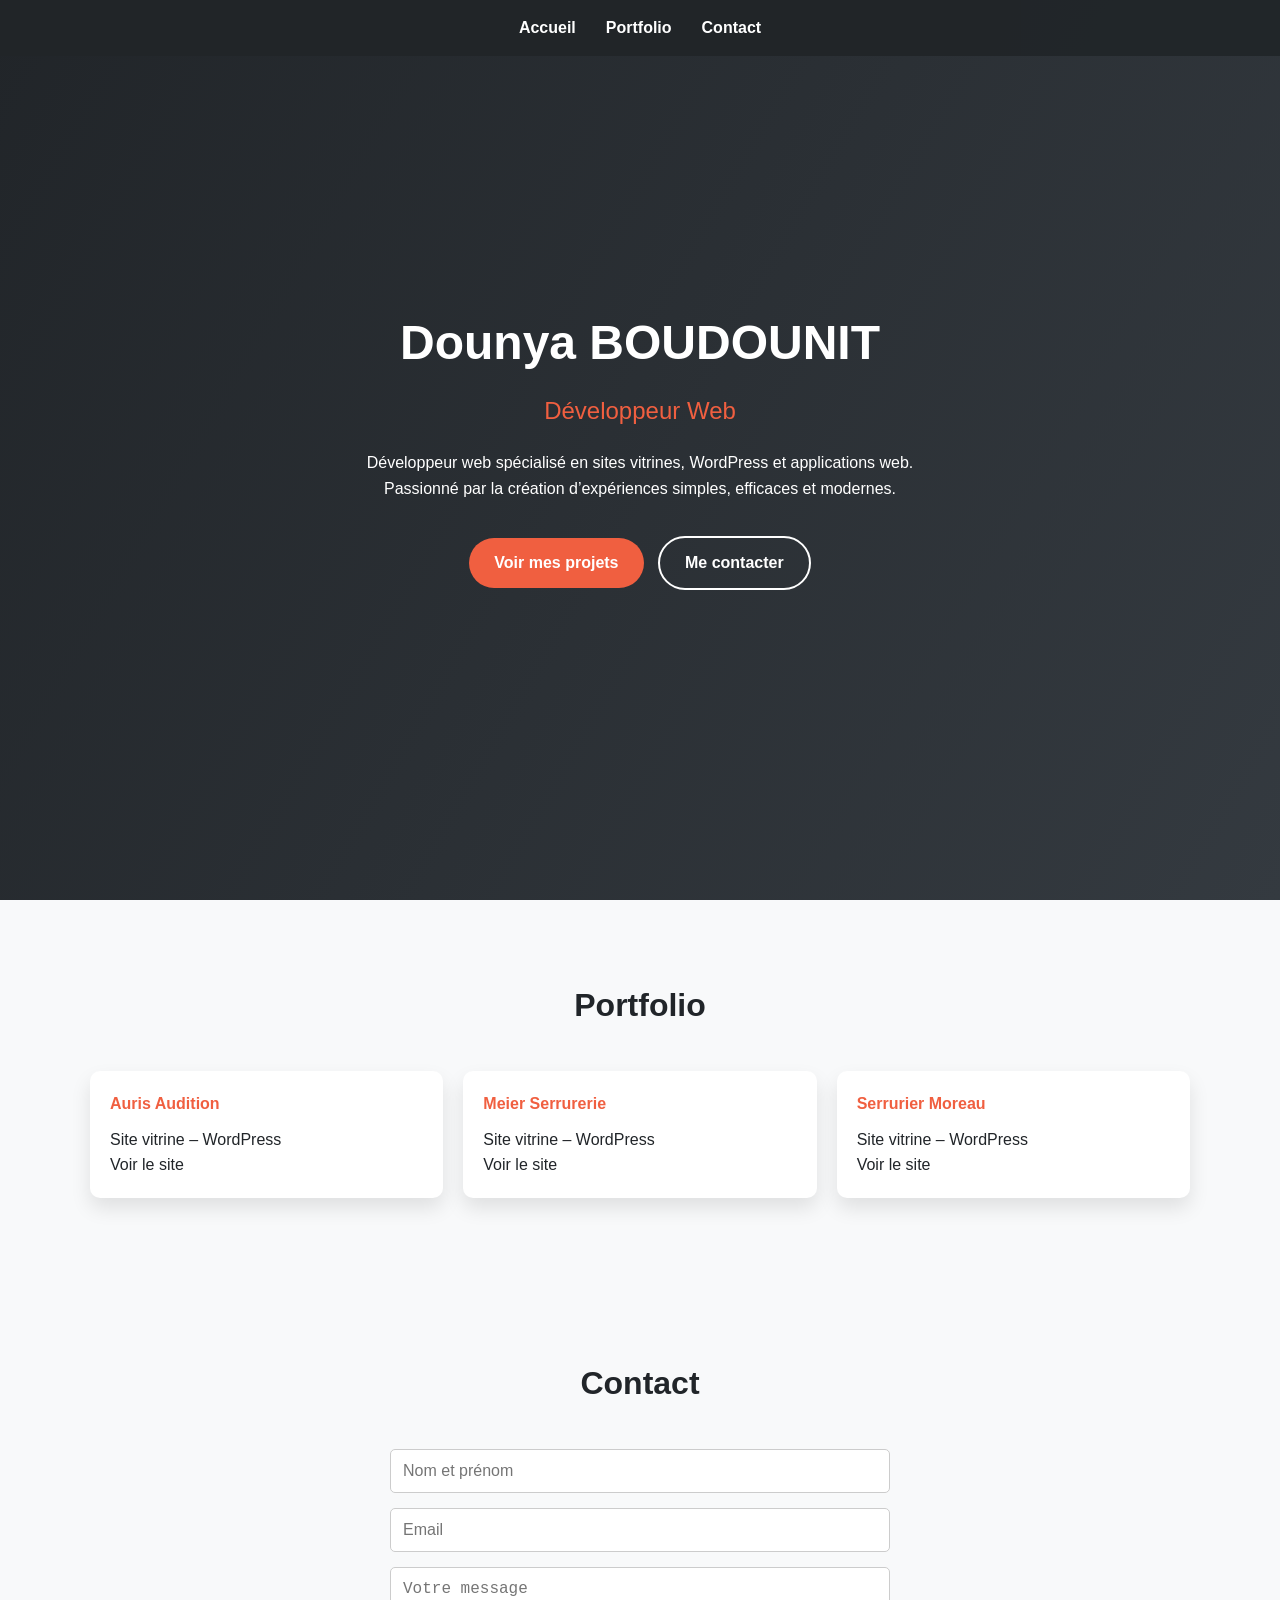
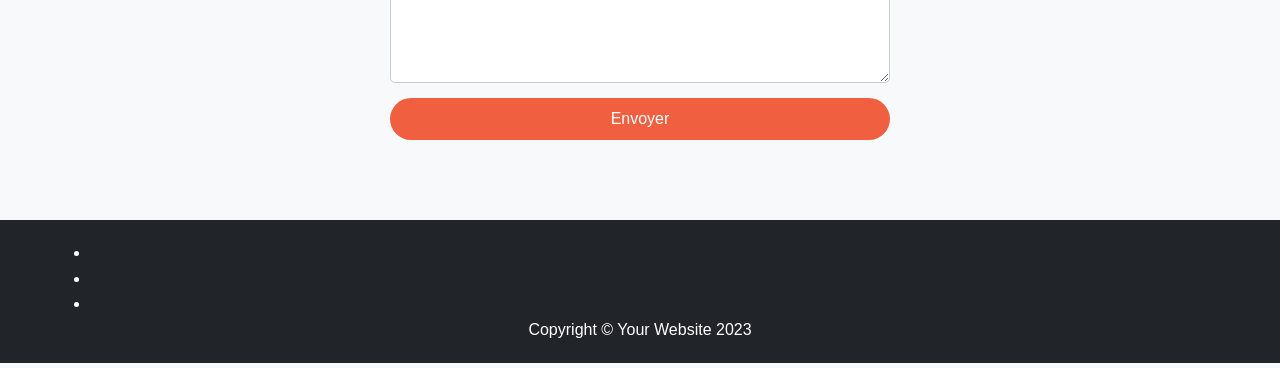
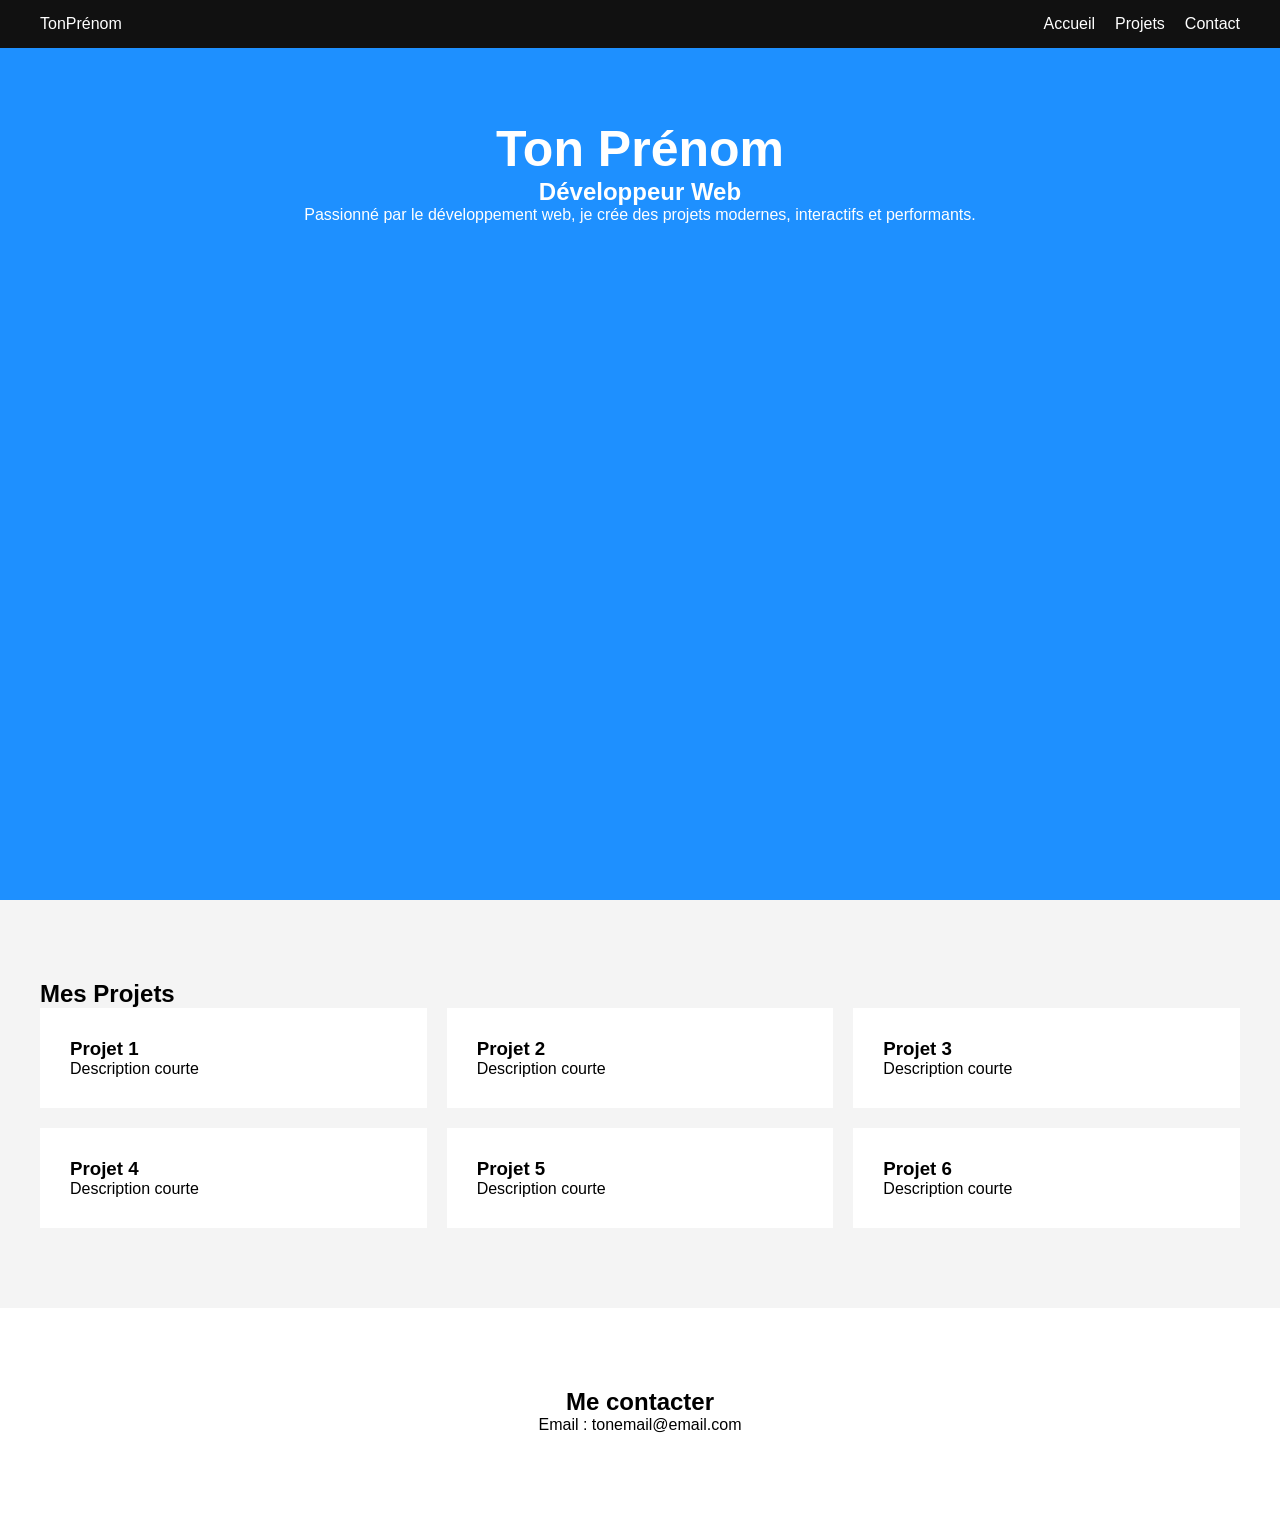
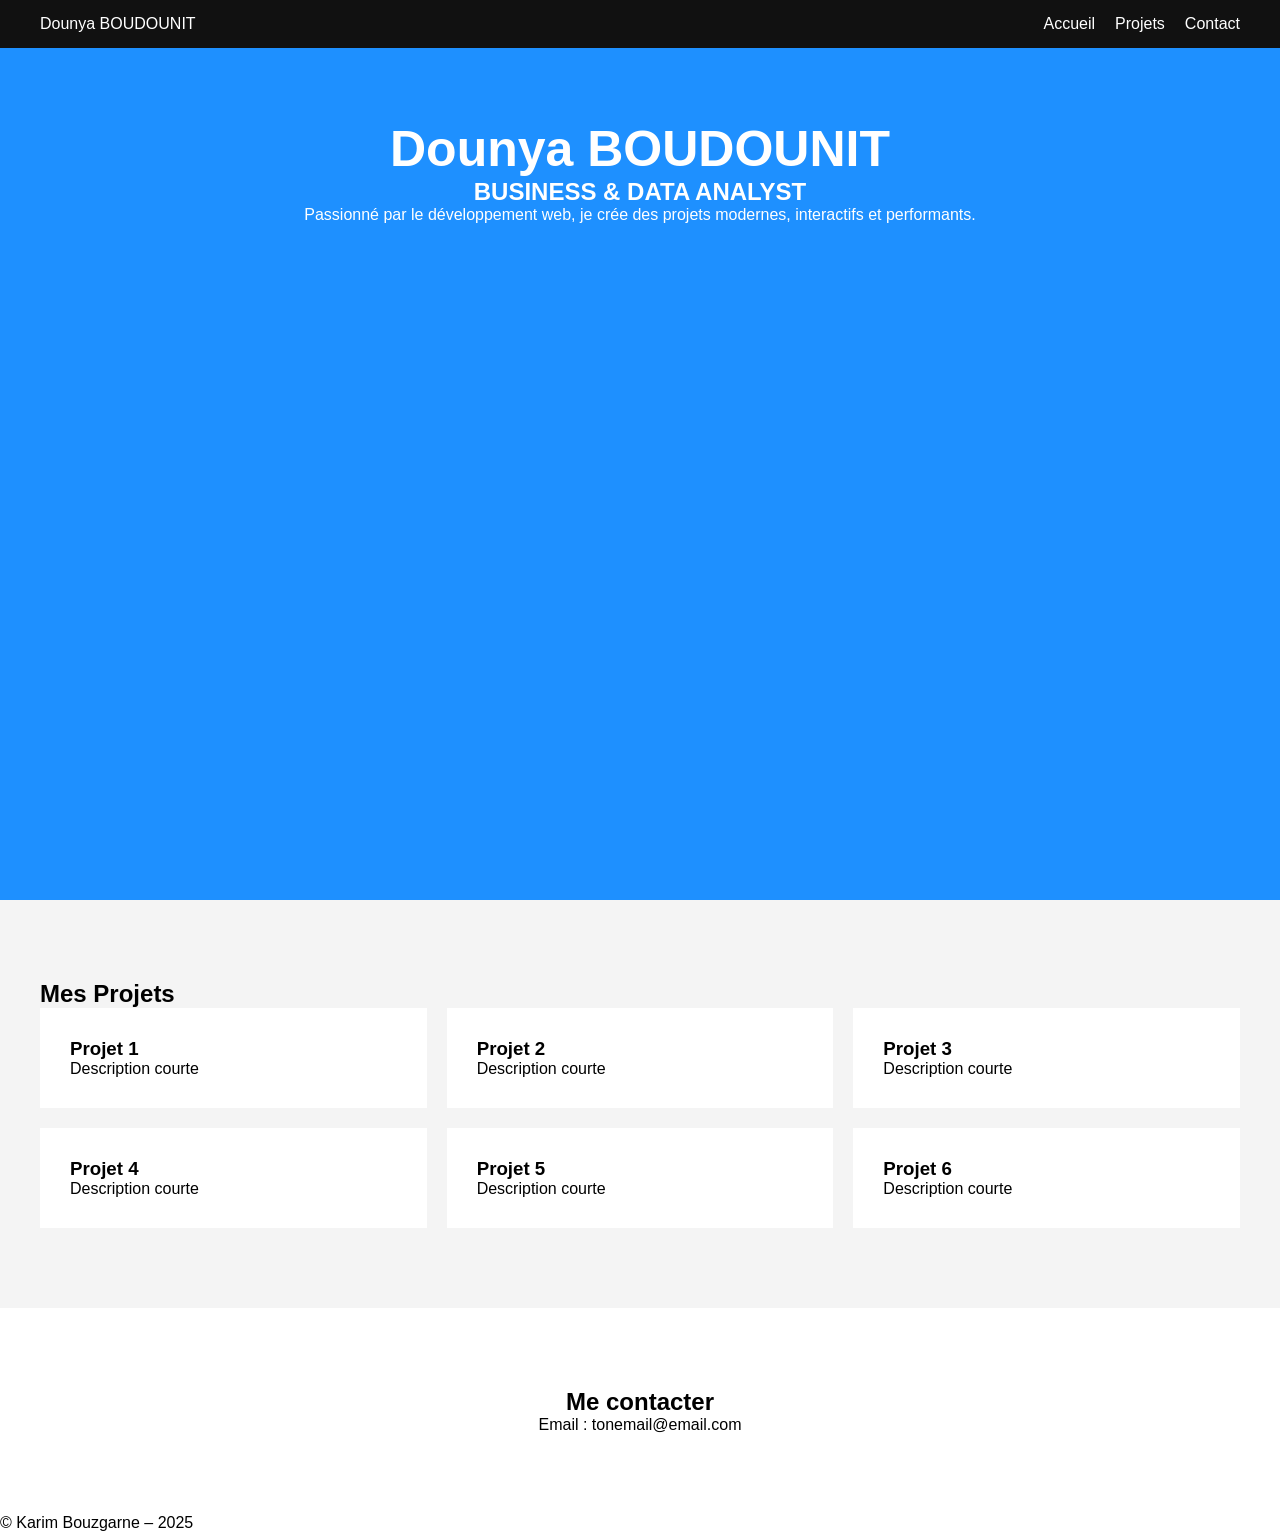
